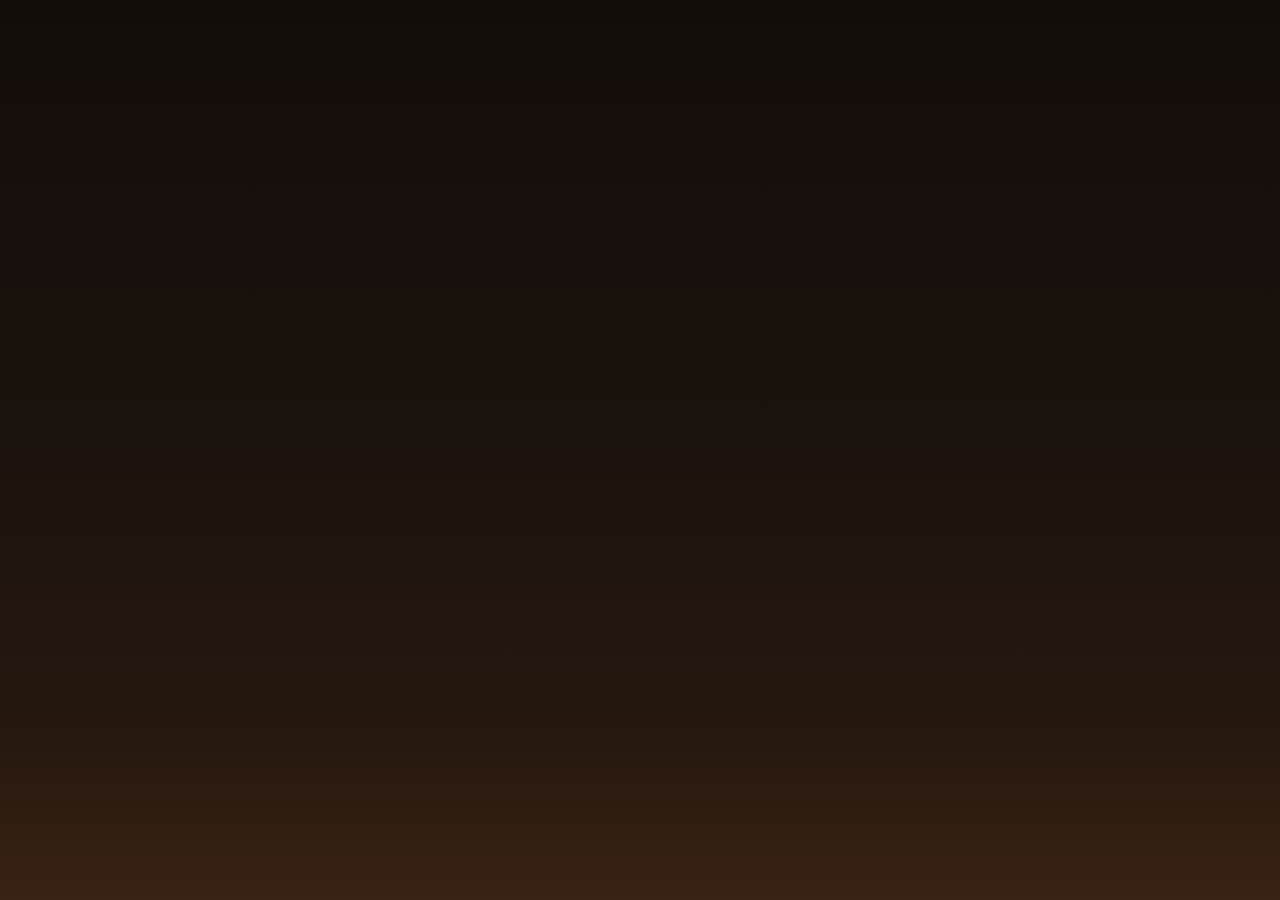
==== index.html @ 143b2204 "Phase 1 contract Co-Authored-By: Claude Fable 5.2 <noreply@anthropic.com>" ====
<!DOCTYPE html>
<!--
  OWNER: director. Builder agents do not edit this file.

  CONTRACT (full text in CONTRACT.md):
  - Works from file://. Classic scripts only, no ES modules, one global: window.Iskry.
  - Script order is fixed: data/words.js, js/memory.js, js/card.js, js/scene.js, inline boot.

  DOM HOOKS
  Scene agent owns everything inside #scene. It may add children to the three layers only:
    #scene-strings  guitar-string lines (aria-hidden)
    #scene-words    floating words, each <button type="button" class="spark" data-id="...">
    #scene-fire     firelight glow (aria-hidden)
  Card agent owns everything inside #card-root (empty here; card.js builds it):
    #card-root[hidden][data-state="closed|opening|open|closing"]
    .card-root__backdrop, .card, .card__close, .card__word, .card__respelling, .card__meaning,
    .card__example-pl, .card__example-en, .card__family, .card__family-item[data-id]
-->
<html lang="en">
<head>
  <meta charset="utf-8">
  <meta name="viewport" content="width=device-width, initial-scale=1">
  <title>Iskry</title>
  <meta name="description" content="Polish words rising like sparks from a fire. Catch one.">
  <meta name="theme-color" content="#1a120d">

  <!-- Fonts: Fraunces for Polish words, Lora italic for English. Both need latin-ext. -->
  <link rel="preconnect" href="https://fonts.googleapis.com">
  <link rel="preconnect" href="https://fonts.gstatic.com" crossorigin>
  <link href="https://fonts.googleapis.com/css2?family=Fraunces:ital,opsz,wght@0,9..144,300..600;1,9..144,300..600&family=Lora:ital,wght@0,400..600;1,400..600&display=swap&subset=latin-ext" rel="stylesheet">

  <link rel="stylesheet" href="css/tokens.css">
  <link rel="stylesheet" href="css/main.css">
</head>
<body>
  <h1 class="visually-hidden">Iskry: Polish words by the fire</h1>

  <main id="scene" class="scene" aria-label="Polish words rising from a fire. Choose a word to see what it means.">
    <div id="scene-strings" class="scene__strings" aria-hidden="true"></div>
    <div id="scene-words" class="scene__words"></div>
    <div id="scene-fire" class="scene__fire" aria-hidden="true"></div>
  </main>

  <div id="card-root" class="card-root" data-state="closed" hidden></div>

  <noscript><p class="noscript">Iskry needs JavaScript to let the words rise.</p></noscript>

  <script src="data/words.js"></script>
  <script src="js/memory.js"></script>
  <script src="js/card.js"></script>
  <script src="js/scene.js"></script>
  <script>
    (function () {
      "use strict";
      var Iskry = window.Iskry || {};
      var words = Iskry.WORDS || [];
      var wordsById = {};
      for (var i = 0; i < words.length; i++) wordsById[words[i].id] = words[i];
      Iskry.card.init(document.getElementById("card-root"), wordsById);
      Iskry.scene.init(document.getElementById("scene"), words);
    })();
  </script>
</body>
</html>
---- css/tokens.css ----
/*
  OWNER: director. Builder agents read these tokens and do not edit this file.

  CONTRACT
  - Every color, font, size, duration and easing in main.css comes from here.
  - JS reads motion and density tokens with
      getComputedStyle(document.documentElement).getPropertyValue("--name")
    at init, and again when (prefers-reduced-motion: reduce) changes.
  - Units: durations in ms, speeds in px per second, lengths in px or rem,
    factors and counts unitless. parseFloat() works on all of them.
*/

:root {
  /* --- Night: warm and dark, never pure black --- */
  --night-deep: #130d0a;      /* top of the sky */
  --night: #1a120d;           /* main background */
  --night-warm: #26180f;      /* lower sky, near the fire */
  --night-haze: #3a2214;      /* horizon haze just above the glow */

  /* --- Fire and glow --- */
  --fire-core: #ffb45a;       /* brightest part of the glow */
  --fire: #f0842c;            /* body of the glow */
  --fire-deep: #b8481a;       /* outer edge of the glow */
  --glow-soft: rgba(240, 132, 44, 0.22);   /* wide ambient halo */
  --glow-strong: rgba(255, 180, 90, 0.55); /* halo of a hovered or caught word */

  /* --- Words and text --- */
  --ember: #f2a54a;           /* a word at rest */
  --ember-bright: #ffd9a0;    /* a word hovered, focused or caught */
  --ember-dim: #a8642c;       /* a word fading near the top */
  --gold: #ffe08a;            /* golden words (Phase 2) */
  --cream: #f4e6d0;           /* main text on the card */
  --muted: #b39a82;           /* English text, secondary */
  --string: rgba(244, 230, 208, 0.10);        /* guitar-string line at rest */
  --string-bright: rgba(255, 217, 160, 0.38); /* string while shivering */
  --focus-ring: #ffd9a0;

  /* --- Card --- */
  --card-bg: #2a1b12;
  --card-bg-raised: #33221a;  /* family chips, hover fills */
  --card-border: rgba(242, 165, 74, 0.28);
  --card-shadow: 0 24px 60px rgba(8, 4, 2, 0.6), 0 0 80px rgba(240, 132, 44, 0.12);
  --backdrop: rgba(19, 13, 10, 0.45);
  --card-width: 22rem;
  --card-radius: 14px;
  --card-pad: 1.75rem;
  --card-gap: 28px;           /* distance between the caught word and the card */
  --card-margin: 16px;        /* minimum distance from the viewport edge */

  /* --- Fonts --- */
  --font-pl: "Fraunces", "Iowan Old Style", "Palatino Linotype", Georgia, serif;
  --font-en: "Lora", "Iowan Old Style", Georgia, serif; /* use with font-style: italic */

  /* --- Type sizes --- */
  --size-spark-min: 1.15rem;  /* smallest floating word */
  --size-spark-max: 2.1rem;   /* largest floating word */
  --size-card-word: 2.75rem;
  --size-card-respelling: 1.05rem;
  --size-card-meaning: 1.3rem;
  --size-card-example: 1.05rem;
  --size-small: 0.875rem;     /* labels, family chips, example translation */
  --weight-pl: 400;
  --weight-pl-strong: 500;
  --leading: 1.5;
  --tracking-label: 0.08em;

  /* --- Easings --- */
  --ease-in-out: cubic-bezier(0.45, 0, 0.25, 1);    /* default: gentle both ends */
  --ease-out-soft: cubic-bezier(0.22, 0.8, 0.3, 1); /* things arriving */
  --ease-in-soft: cubic-bezier(0.6, 0, 0.8, 0.3);   /* things leaving */
  --ease-drift: cubic-bezier(0.37, 0, 0.63, 1);     /* sine-like, for sway and flicker */
  --ease-pluck: cubic-bezier(0.2, 0.9, 0.3, 1);     /* fast attack, long decay */

  /* --- Durations (ms) --- */
  --dur-hover: 600ms;         /* slowing and brightening on hover or focus */
  --dur-pluck: 520ms;         /* vibration after a click; word:catch fires when it ends */
  --dur-shiver: 900ms;        /* a string settling after a word passes */
  --dur-card-open: 420ms;
  --dur-card-close: 320ms;
  --dur-card-swap: 220ms;     /* card content crossfade when switching to a related word */
  --dur-fade-in: 2400ms;      /* a new word appearing above the fire */
  --dur-flicker: 4200ms;      /* one firelight flicker cycle */

  /* --- Scene motion (read by scene.js) --- */
  --rise-speed-min: 12;       /* px per second */
  --rise-speed-max: 28;       /* px per second */
  --sway-amplitude: 18;       /* px, peak sideways drift */
  --sway-period-min: 6000ms;
  --sway-period-max: 11000ms;
  --hover-slow-factor: 0.2;   /* speed multiplier while hovered or focused */
  --pluck-amplitude: 5;       /* px, first swing of the vibration */
  --pluck-cycles: 7;          /* swings within --dur-pluck, decaying */
  --fade-start: 0.55;         /* fraction of the climb at which a word starts to fade */
  --shiver-amplitude: 3;      /* px, string displacement when a word crosses it */
  --flicker-strength: 0.12;   /* 0..1, how much the glow opacity varies */

  /* --- Density --- */
  --words-min: 15;            /* spawn sooner when fewer than this are on screen */
  --words-max: 25;            /* never more than this on screen */
  --strings-count: 6;         /* guitar-string lines across the sky */

  /* --- Layers --- */
  --z-fire: 1;
  --z-strings: 2;
  --z-words: 3;
  --z-card: 10;
}

@media (prefers-reduced-motion: reduce) {
  :root {
    --dur-hover: 1ms;
    --dur-pluck: 0ms;
    --dur-shiver: 0ms;
    --dur-card-open: 120ms;   /* opacity only, no movement */
    --dur-card-close: 120ms;
    --dur-card-swap: 1ms;
    --dur-fade-in: 1200ms;
    --rise-speed-min: 6;
    --rise-speed-max: 10;
    --sway-amplitude: 0;
    --pluck-amplitude: 0;
    --pluck-cycles: 0;
    --shiver-amplitude: 0;
    --flicker-strength: 0;
    --words-min: 10;
    --words-max: 14;
  }
}
---- css/main.css ----
/*
  OWNERS: three sections, one owner each. Edit only your own section.
    BASE   director
    SCENE  scene agent
    CARD   card agent

  CONTRACT
  - Use tokens from css/tokens.css. No raw colors, font names, durations or easings here.
  - A section may define its own local custom properties on its own root
    (.scene or .card-root), never on :root.
  - Do not style another section's selectors. Scene selectors start with .scene or .spark;
    card selectors start with .card-root or .card.
  - Animate transform and opacity only.
*/

/* === BASE (director) === */

*,
*::before,
*::after {
  box-sizing: border-box;
}

html,
body {
  height: 100%;
  margin: 0;
}

body {
  overflow: hidden;
  background-color: var(--night);
  background-image: linear-gradient(
    to bottom,
    var(--night-deep) 0%,
    var(--night) 45%,
    var(--night-warm) 82%,
    var(--night-haze) 100%
  );
  color: var(--cream);
  font-family: var(--font-en);
  font-size: 100%;
  line-height: var(--leading);
  -webkit-font-smoothing: antialiased;
  -moz-osx-font-smoothing: grayscale;
  text-rendering: optimizeLegibility;
}

button {
  font: inherit;
  color: inherit;
  background: none;
  border: 0;
  padding: 0;
  cursor: pointer;
}

:focus-visible {
  outline: 2px solid var(--focus-ring);
  outline-offset: 4px;
  border-radius: 4px;
}

[hidden] {
  display: none !important;
}

.visually-hidden {
  position: absolute;
  width: 1px;
  height: 1px;
  margin: -1px;
  padding: 0;
  overflow: hidden;
  clip-path: inset(50%);
  white-space: nowrap;
  border: 0;
}

.noscript {
  position: fixed;
  inset: auto 0 2rem 0;
  margin: 0;
  text-align: center;
  font-style: italic;
  color: var(--muted);
}

/* Layout shells only. What happens inside belongs to the scene and card agents. */
.scene {
  position: fixed;
  inset: 0;
  overflow: hidden;
}

.scene__strings,
.scene__words,
.scene__fire {
  position: absolute;
  inset: 0;
}

.scene__fire {
  z-index: var(--z-fire);
  pointer-events: none;
}

.scene__strings {
  z-index: var(--z-strings);
  pointer-events: none;
}

.scene__words {
  z-index: var(--z-words);
}

.card-root {
  position: fixed;
  inset: 0;
  z-index: var(--z-card);
}

/* === SCENE (scene agent) === */


/* === CARD (card agent) === */
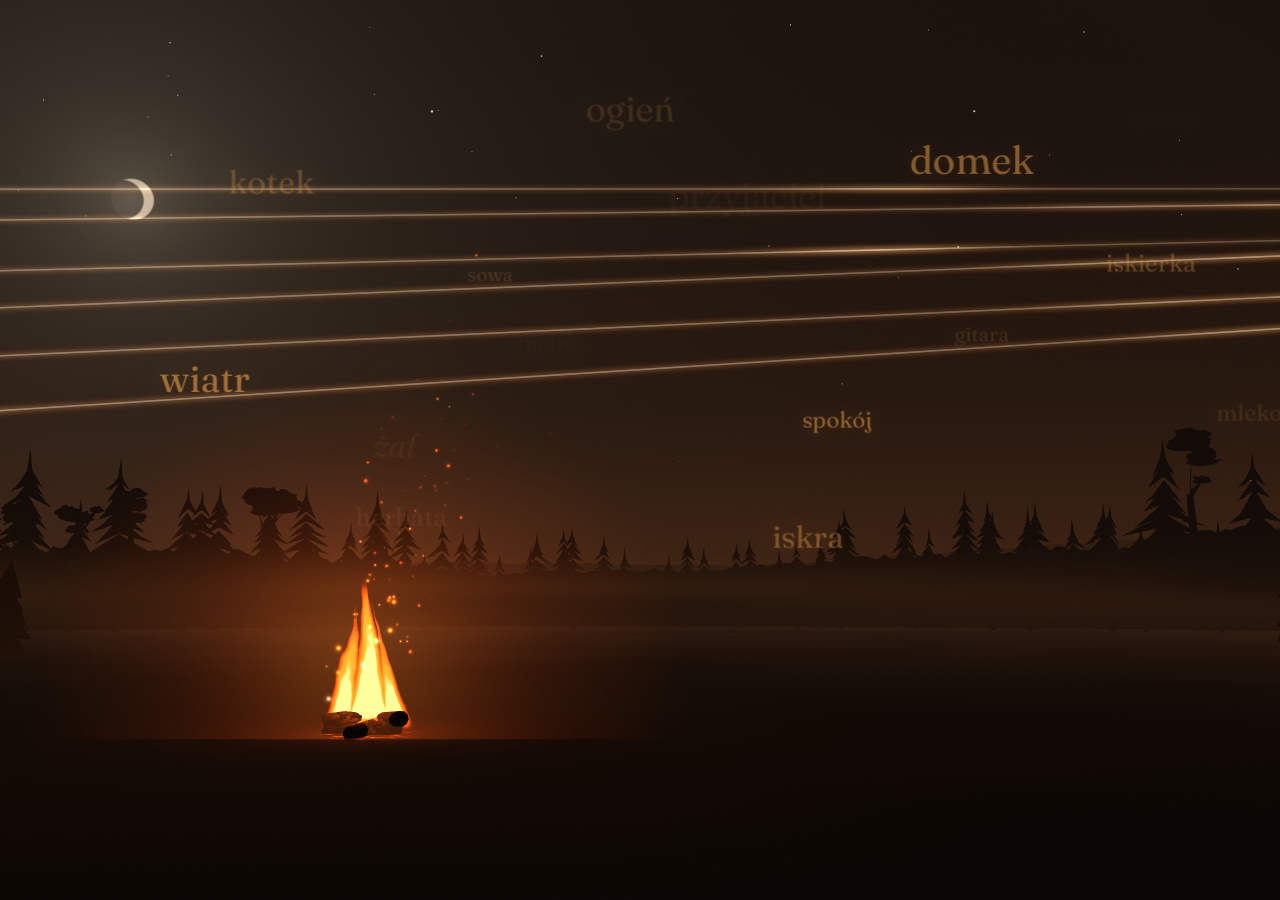
==== commit df0c76fa: "Phase 1b checkpoint: three.js scene core, fire module, strings and sky in progress Handover point af" ====
--- a/index.html
+++ b/index.html
@@ -3,14 +3,16 @@
   OWNER: director. Builder agents do not edit this file.
 
   CONTRACT (full text in CONTRACT.md):
-  - Works from file://. Classic scripts only, no ES modules, one global: window.Iskry.
-  - Script order is fixed: data/words.js, js/memory.js, js/card.js, js/scene.js, inline boot.
+  - Served over http (python3 -m http.server 8765), not file://: the scene is an ES module.
+  - three.js r186 (0.186.1) is vendored in vendor/three/ and resolved by the import map below.
+    Nothing is fetched from a CDN except the two web fonts.
+  - data/words.js, js/memory.js and js/card.js are classic scripts on window.Iskry.
+    js/scene.js is an ES module; the inline module at the bottom boots both.
 
   DOM HOOKS
-  Scene agent owns everything inside #scene. It may add children to the three layers only:
-    #scene-strings  guitar-string lines (aria-hidden)
-    #scene-words    floating words, each <button type="button" class="spark" data-id="...">
-    #scene-fire     firelight glow (aria-hidden)
+  Scene owns everything inside #scene. It adds children to the two layers only:
+    #scene-world    the WebGL canvas: night, fire, strings (aria-hidden)
+    #scene-words    the CSS3D layer; each word is <button type="button" class="spark" data-id="...">
   Card agent owns everything inside #card-root (empty here; card.js builds it):
     #card-root[hidden][data-state="closed|opening|open|closing"]
     .card-root__backdrop, .card, .card__close, .card__word, .card__respelling, .card__meaning,
@@ -21,13 +23,24 @@
   <meta charset="utf-8">
   <meta name="viewport" content="width=device-width, initial-scale=1">
   <title>Iskry</title>
-  <meta name="description" content="Polish words rising like sparks from a fire. Catch one.">
+  <meta name="description" content="Polish words drifting on the night wind past a fire. Catch one.">
   <meta name="theme-color" content="#1a120d">
+  <link rel="icon" href="data:,">
 
   <!-- Fonts: Fraunces for Polish words, Lora italic for English. Both need latin-ext. -->
   <link rel="preconnect" href="https://fonts.googleapis.com">
   <link rel="preconnect" href="https://fonts.gstatic.com" crossorigin>
   <link href="https://fonts.googleapis.com/css2?family=Fraunces:ital,opsz,wght@0,9..144,300..600;1,9..144,300..600&family=Lora:ital,wght@0,400..600;1,400..600&display=swap&subset=latin-ext" rel="stylesheet">
+
+  <!-- three.js 0.186.1, vendored. Bare "three" imports resolve here (must precede any module). -->
+  <script type="importmap">
+    {
+      "imports": {
+        "three": "./vendor/three/three.module.js",
+        "three/addons/": "./vendor/three/addons/"
+      }
+    }
+  </script>
 
   <link rel="stylesheet" href="css/tokens.css">
   <link rel="stylesheet" href="css/main.css">
@@ -35,30 +48,26 @@
 <body>
   <h1 class="visually-hidden">Iskry: Polish words by the fire</h1>
 
-  <main id="scene" class="scene" aria-label="Polish words rising from a fire. Choose a word to see what it means.">
-    <div id="scene-strings" class="scene__strings" aria-hidden="true"></div>
+  <main id="scene" class="scene" aria-label="Polish words drifting on the night wind past a fire. Choose a word to see what it means.">
+    <div id="scene-world" class="scene__world" aria-hidden="true"></div>
     <div id="scene-words" class="scene__words"></div>
-    <div id="scene-fire" class="scene__fire" aria-hidden="true"></div>
   </main>
 
   <div id="card-root" class="card-root" data-state="closed" hidden></div>
 
-  <noscript><p class="noscript">Iskry needs JavaScript to let the words rise.</p></noscript>
+  <noscript><p class="noscript">Iskry needs JavaScript to let the words drift.</p></noscript>
 
   <script src="data/words.js"></script>
   <script src="js/memory.js"></script>
   <script src="js/card.js"></script>
-  <script src="js/scene.js"></script>
-  <script>
-    (function () {
-      "use strict";
-      var Iskry = window.Iskry || {};
-      var words = Iskry.WORDS || [];
-      var wordsById = {};
-      for (var i = 0; i < words.length; i++) wordsById[words[i].id] = words[i];
-      Iskry.card.init(document.getElementById("card-root"), wordsById);
-      Iskry.scene.init(document.getElementById("scene"), words);
-    })();
+  <script type="module">
+    import { init as initScene } from "./js/scene.js";
+    const Iskry = window.Iskry || {};
+    const words = Iskry.WORDS || [];
+    const wordsById = {};
+    for (const w of words) wordsById[w.id] = w;
+    Iskry.card.init(document.getElementById("card-root"), wordsById);
+    initScene(document.getElementById("scene"), words);
   </script>
 </body>
 </html>
--- a/css/tokens.css
+++ b/css/tokens.css
@@ -6,8 +6,9 @@
   - JS reads motion and density tokens with
       getComputedStyle(document.documentElement).getPropertyValue("--name")
     at init, and again when (prefers-reduced-motion: reduce) changes.
-  - Units: durations in ms, speeds in px per second, lengths in px or rem,
-    factors and counts unitless. parseFloat() works on all of them.
+  - Units: durations in ms, speeds in px per second, lengths in px or rem, world
+    distances in metres, factors and counts unitless. parseFloat() works on all of them.
+  - Colors that WebGL modules read (ctx.readToken) are 6-digit hex.
 */
 
 :root {
@@ -16,6 +17,7 @@
   --night: #1a120d;           /* main background */
   --night-warm: #26180f;      /* lower sky, near the fire */
   --night-haze: #3a2214;      /* horizon haze just above the glow */
+  --fog: #2b1a10;             /* warm fog that far things sink into (sky.js may override) */
 
   /* --- Fire and glow --- */
   --fire-core: #ffb45a;       /* brightest part of the glow */
@@ -27,7 +29,7 @@
   /* --- Words and text --- */
   --ember: #f2a54a;           /* a word at rest */
   --ember-bright: #ffd9a0;    /* a word hovered, focused or caught */
-  --ember-dim: #a8642c;       /* a word fading near the top */
+  --ember-dim: #a8642c;       /* embers and dim accents */
   --gold: #ffe08a;            /* golden words (Phase 2) */
   --cream: #f4e6d0;           /* main text on the card */
   --muted: #b39a82;           /* English text, secondary */
@@ -52,8 +54,8 @@
   --font-en: "Lora", "Iowan Old Style", Georgia, serif; /* use with font-style: italic */
 
   /* --- Type sizes --- */
-  --size-spark-min: 1.15rem;  /* smallest floating word */
-  --size-spark-max: 2.1rem;   /* largest floating word */
+  --size-spark-min: 1.2rem;   /* floor: the farthest words are never smaller than this */
+  --size-spark-max: 2.75rem;  /* a word at --depth-near; farther words shrink with distance */
   --size-card-word: 2.75rem;
   --size-card-respelling: 1.05rem;
   --size-card-meaning: 1.3rem;
@@ -74,35 +76,47 @@
   /* --- Durations (ms) --- */
   --dur-hover: 600ms;         /* slowing and brightening on hover or focus */
   --dur-pluck: 520ms;         /* vibration after a click; word:catch fires when it ends */
-  --dur-shiver: 900ms;        /* a string settling after a word passes */
+  --dur-shiver: 900ms;        /* a string settling after a word crosses it */
   --dur-card-open: 420ms;
   --dur-card-close: 320ms;
   --dur-card-swap: 220ms;     /* card content crossfade when switching to a related word */
-  --dur-fade-in: 2400ms;      /* a new word appearing above the fire */
+  --dur-fade-in: 2400ms;      /* the first words appearing when the page opens */
   --dur-flicker: 4200ms;      /* one firelight flicker cycle */
 
-  /* --- Scene motion (read by scene.js) --- */
-  --rise-speed-min: 12;       /* px per second */
-  --rise-speed-max: 28;       /* px per second */
-  --sway-amplitude: 18;       /* px, peak sideways drift */
-  --sway-period-min: 6000ms;
-  --sway-period-max: 11000ms;
+  /* --- Wind and drift (read by scene.js) --- */
+  --wind-speed: 44;           /* px per second for the nearest words at mean wind; far words
+                                 move slower by perspective (same wind, farther away) */
+  --wind-gust: 0.28;          /* 0..1, how much the wind strength wanders around its mean */
+  --wind-direction: 1;        /* 1 blows left to right, -1 right to left */
+  --bob-amplitude: 11;        /* px, peak vertical float of the nearest words */
+  --bob-period-min: 7000ms;
+  --bob-period-max: 13000ms;
+  --fade-edge: 0.15;          /* fraction of the width over which a word fades in or out */
   --hover-slow-factor: 0.2;   /* speed multiplier while hovered or focused */
-  --pluck-amplitude: 5;       /* px, first swing of the vibration */
+  --pluck-amplitude: 5;       /* px, first swing of the (vertical) vibration */
   --pluck-cycles: 7;          /* swings within --dur-pluck, decaying */
-  --fade-start: 0.55;         /* fraction of the climb at which a word starts to fade */
   --shiver-amplitude: 3;      /* px, string displacement when a word crosses it */
-  --flicker-strength: 0.12;   /* 0..1, how much the glow opacity varies */
+  --flicker-strength: 0.12;   /* 0..1, how much the firelight varies */
+
+  /* --- Depth (metres from the camera, read by scene.js) --- */
+  --depth-near: 10;           /* the nearest words: largest, brightest, fastest */
+  --depth-far: 26;            /* the farthest words: smallest, dimmest, slowest */
+  --fog-word-tint: 0.3;       /* 0..1, how far the farthest words sink into the fog color */
+  --fog-word-alpha: 0.9;      /* opacity of the farthest words (nearest are 1) */
+
+  /* --- Camera --- */
+  --camera-fov: 40;           /* degrees, vertical */
+  --camera-parallax: 0.3;     /* metres the camera slides when the pointer crosses the screen */
+  --camera-breath: 0.09;      /* metres, slow breathing drift */
 
   /* --- Density --- */
   --words-min: 15;            /* spawn sooner when fewer than this are on screen */
   --words-max: 25;            /* never more than this on screen */
-  --strings-count: 6;         /* guitar-string lines across the sky */
+  --strings-count: 6;         /* guitar strings across the night */
 
   /* --- Layers --- */
-  --z-fire: 1;
-  --z-strings: 2;
-  --z-words: 3;
+  --z-world: 1;
+  --z-words: 2;
   --z-card: 10;
 }
 
@@ -115,9 +129,11 @@
     --dur-card-close: 120ms;
     --dur-card-swap: 1ms;
     --dur-fade-in: 1200ms;
-    --rise-speed-min: 6;
-    --rise-speed-max: 10;
-    --sway-amplitude: 0;
+    --wind-speed: 12;
+    --wind-gust: 0;
+    --bob-amplitude: 0;
+    --camera-parallax: 0;
+    --camera-breath: 0;
     --pluck-amplitude: 0;
     --pluck-cycles: 0;
     --shiver-amplitude: 0;
--- a/css/main.css
+++ b/css/main.css
@@ -1,7 +1,7 @@
 /*
   OWNERS: three sections, one owner each. Edit only your own section.
     BASE   director
-    SCENE  scene agent
+    SCENE  director
     CARD   card agent
 
   CONTRACT
@@ -93,20 +93,14 @@
   overflow: hidden;
 }
 
-.scene__strings,
-.scene__words,
-.scene__fire {
+.scene__world,
+.scene__words {
   position: absolute;
   inset: 0;
 }
 
-.scene__fire {
-  z-index: var(--z-fire);
-  pointer-events: none;
-}
-
-.scene__strings {
-  z-index: var(--z-strings);
+.scene__world {
+  z-index: var(--z-world);
   pointer-events: none;
 }
 
@@ -120,8 +114,488 @@
   z-index: var(--z-card);
 }
 
-/* === SCENE (scene agent) === */
-
+/* === SCENE (director) === */
+
+/*
+  The night itself (fire, strings, sky) is WebGL, drawn by js/scene.js and js/scene/*.js
+  into the canvas in #scene-world. Only the words are DOM, placed in 3D by CSS3DRenderer.
+  Per word, JS sets: font-size (px, by depth), opacity, and --spark-fog (0 near .. 1 far).
+  JS sets --scene-fog on .scene when sky.js suggests a fog color.
+*/
+.scene {
+  --scene-fog: var(--fog);
+}
+
+.scene__world canvas {
+  display: block;
+  width: 100%;
+  height: 100%;
+}
+
+/* --- Sparks: the words --- */
+.spark {
+  --spark-fog: 0;
+  display: block;
+  padding: 0.35em 0.6em;
+  border-radius: 999px;
+  font-family: var(--font-pl);
+  font-weight: var(--weight-pl);
+  line-height: 1;
+  white-space: nowrap;
+  /* Far words sink into the fog: same hue, less light. */
+  color: color-mix(in oklab, var(--ember), var(--scene-fog) calc(var(--spark-fog) * var(--fog-word-tint) * 100%));
+  text-shadow: 0 0 0.6em var(--glow-soft);
+  opacity: 0;
+  isolation: isolate;
+  will-change: transform, opacity;
+  -webkit-tap-highlight-color: transparent;
+}
+
+/* Bright twin of the word: hover, focus and catch fade it in (opacity only). */
+.spark::after {
+  content: attr(data-pl);
+  position: absolute;
+  inset: 0;
+  padding: inherit;
+  color: var(--ember-bright);
+  text-shadow: 0 0 0.45em var(--glow-strong), 0 0 1.4em var(--glow-soft);
+  opacity: 0;
+  pointer-events: none;
+  transition: opacity var(--dur-hover) var(--ease-in-out);
+}
+
+.spark:hover::after,
+.spark:focus-visible::after,
+.spark.is-plucked::after,
+.spark.is-caught::after {
+  opacity: 1;
+}
+
+.spark.is-plucked::after {
+  transition-duration: calc(var(--dur-pluck) * 0.4);
+  transition-timing-function: var(--ease-pluck);
+}
+
+.spark:focus {
+  outline: none;
+}
+
+.spark:focus-visible {
+  outline: 1.5px solid var(--focus-ring);
+  outline-offset: 3px;
+  border-radius: 999px;
+}
+
+/* Rare words: italic, with a slow warm halo that breathes behind them. */
+.spark.is-rare {
+  font-style: italic;
+}
+
+.spark.is-rare::before {
+  content: "";
+  position: absolute;
+  inset: -45% -20%;
+  z-index: -1;
+  border-radius: 50%;
+  background: radial-gradient(closest-side, var(--glow-strong), transparent);
+  opacity: 0.18;
+  pointer-events: none;
+  animation: spark-breathe calc(var(--dur-flicker) * 1.6) var(--ease-drift) infinite alternate;
+}
+
+@keyframes spark-breathe {
+  from { opacity: 0.12; }
+  to   { opacity: 0.38; }
+}
+
+.spark.is-golden {
+  color: var(--gold);
+}
+
+@media (prefers-reduced-motion: reduce) {
+  .spark.is-rare::before {
+    animation: none;
+  }
+}
 
 /* === CARD (card agent) === */
 
+/*
+  The card is a warm, translucent surface that grows out of the held word.
+  JS sets, per open: left/top and --card-origin on .card; --spark-x/y/rx/ry and
+  data-anchored on .card-root. Only transform and opacity ever animate.
+*/
+
+/* --- Backdrop: dims the sky but leaves a soft clearing around the held word --- */
+.card-root__backdrop {
+  position: absolute;
+  inset: 0;
+  background: var(--backdrop);
+}
+
+.card-root[data-anchored="true"] .card-root__backdrop {
+  background: radial-gradient(
+    ellipse var(--spark-rx) var(--spark-ry) at var(--spark-x) var(--spark-y),
+    transparent 0%,
+    transparent 50%,
+    var(--backdrop) 100%
+  );
+}
+
+/* --- Card surface --- */
+.card {
+  position: absolute;
+  top: 0;
+  left: 0;
+  width: min(var(--card-width), calc(100vw - 2 * var(--card-margin)));
+  max-height: calc(100vh - 2 * var(--card-margin));
+  overflow-x: hidden;
+  overflow-y: auto;
+  overscroll-behavior: contain;
+  scrollbar-width: thin;
+  scrollbar-color: var(--card-border) transparent;
+  padding: var(--card-pad);
+  color: var(--cream);
+  background-color: var(--card-bg);
+  background-color: color-mix(in srgb, var(--card-bg) 90%, transparent);
+  background-image: radial-gradient(
+    circle 22rem at var(--card-origin, 50% 0%),
+    var(--glow-soft),
+    transparent 70%
+  );
+  -webkit-backdrop-filter: blur(14px) saturate(1.15);
+  backdrop-filter: blur(14px) saturate(1.15);
+  border: 1px solid var(--card-border);
+  border-radius: var(--card-radius);
+  box-shadow: var(--card-shadow);
+  transform-origin: var(--card-origin, 50% 50%);
+}
+
+.card:focus,
+.card__word:focus {
+  outline: none;
+}
+
+.card :focus-visible {
+  outline-offset: 3px;
+}
+
+/* --- Open / close --- */
+.card-root[data-state="opening"] .card-root__backdrop {
+  animation: card-fade-in var(--dur-card-open) var(--ease-out-soft) both;
+}
+
+.card-root[data-state="closing"] .card-root__backdrop {
+  animation: card-fade-out var(--dur-card-close) var(--ease-in-soft) both;
+}
+
+.card-root[data-state="opening"] .card {
+  animation: card-rise-in var(--dur-card-open) var(--ease-out-soft) both;
+}
+
+.card-root[data-state="closing"] .card {
+  animation: card-rise-out var(--dur-card-close) var(--ease-in-soft) both;
+}
+
+@keyframes card-fade-in {
+  from { opacity: 0; }
+  to { opacity: 1; }
+}
+
+@keyframes card-fade-out {
+  from { opacity: 1; }
+  to { opacity: 0; }
+}
+
+@keyframes card-rise-in {
+  from { opacity: 0; transform: translateY(10px) scale(0.93); }
+  to { opacity: 1; transform: none; }
+}
+
+@keyframes card-rise-out {
+  from { opacity: 1; transform: none; }
+  to { opacity: 0; transform: translateY(6px) scale(0.96); }
+}
+
+/* --- Swapping to a related word: content crossfades, the card stays put --- */
+.card__content {
+  position: relative;
+  opacity: 1;
+  transition: opacity calc(var(--dur-card-swap) / 2) var(--ease-in-out);
+}
+
+.card__content.is-swapping {
+  opacity: 0;
+}
+
+/* --- Close button --- */
+.card__close {
+  position: absolute;
+  top: 0.7rem;
+  right: 0.7rem;
+  z-index: 1;
+  width: 2.5rem;
+  height: 2.5rem;
+  border-radius: 50%;
+  color: var(--muted);
+  opacity: 0.65;
+  transition: opacity var(--dur-hover) var(--ease-in-out);
+}
+
+.card__close::before,
+.card__close::after {
+  content: "";
+  position: absolute;
+  top: 50%;
+  left: 50%;
+  width: 1rem;
+  height: 1.5px;
+  border-radius: 1px;
+  background: currentColor;
+}
+
+.card__close::before {
+  transform: translate(-50%, -50%) rotate(45deg);
+}
+
+.card__close::after {
+  transform: translate(-50%, -50%) rotate(-45deg);
+}
+
+.card__close:hover,
+.card__close:focus-visible {
+  color: var(--ember-bright);
+  opacity: 1;
+}
+
+/* --- Rare tag --- */
+.card__rare {
+  display: flex;
+  align-items: center;
+  gap: 0.55em;
+  margin: 0 2.5rem 0.6rem 0;
+  font-family: var(--font-en);
+  font-size: calc(var(--size-small) * 0.85);
+  letter-spacing: var(--tracking-label);
+  text-transform: uppercase;
+  color: var(--fire-core);
+}
+
+.card__rare::before {
+  content: "";
+  flex: none;
+  width: 0.45em;
+  height: 0.45em;
+  background: currentColor;
+  box-shadow: 0 0 10px var(--glow-strong);
+  transform: rotate(45deg);
+}
+
+/* A hairline of light along the top edge of a rare card, breathing very slowly. */
+.card.is-rare {
+  border-color: var(--glow-strong);
+}
+
+.card.is-rare::after {
+  content: "";
+  position: absolute;
+  top: 0;
+  left: 12%;
+  right: 12%;
+  height: 1px;
+  background: linear-gradient(90deg, transparent, var(--fire-core), transparent);
+  opacity: 0.6;
+  pointer-events: none;
+  animation: card-rare-breathe calc(var(--dur-flicker) * 1.6) var(--ease-drift) infinite alternate;
+}
+
+@keyframes card-rare-breathe {
+  from { opacity: 0.25; }
+  to { opacity: 0.9; }
+}
+
+/* --- Word, respelling, meaning --- */
+.card__word {
+  margin: 0;
+  padding-right: 2.5rem;
+  font-family: var(--font-pl);
+  font-size: var(--size-card-word);
+  font-weight: var(--weight-pl-strong);
+  font-optical-sizing: auto;
+  line-height: 1.1;
+  letter-spacing: -0.01em;
+  color: var(--ember-bright);
+  text-shadow: 0 0 28px var(--glow-soft);
+  overflow-wrap: anywhere;
+  text-wrap: balance;
+}
+
+.card.is-rare .card__word {
+  text-shadow: 0 0 26px var(--glow-strong);
+}
+
+.card__respelling {
+  display: inline-flex;
+  align-items: baseline;
+  gap: 0.7em;
+  margin: 0.85rem 0 0;
+  padding: 0.18em 0.9em 0.22em;
+  font-family: var(--font-en);
+  font-style: normal;
+  font-size: var(--size-card-respelling);
+  letter-spacing: 0.07em;
+  color: var(--ember);
+  background-color: color-mix(in srgb, var(--fire) 8%, transparent);
+  border: 1px solid var(--card-border);
+  border-radius: 1.2em;
+}
+
+.card__respelling::before {
+  content: "say";
+  font-size: calc(var(--size-small) * 0.78);
+  letter-spacing: var(--tracking-label);
+  text-transform: uppercase;
+  color: var(--muted);
+}
+
+.card__meaning {
+  margin: 1rem 0 0;
+  font-family: var(--font-en);
+  font-style: italic;
+  font-size: var(--size-card-meaning);
+  line-height: 1.35;
+  color: var(--cream);
+  text-wrap: pretty;
+}
+
+/* --- Example --- */
+.card__example {
+  margin-top: 1.6rem;
+  padding-left: 1rem;
+  border-left: 2px solid var(--card-border);
+}
+
+.card__example-pl {
+  margin: 0;
+  font-family: var(--font-pl);
+  font-weight: var(--weight-pl);
+  font-size: var(--size-card-example);
+  line-height: var(--leading);
+  color: var(--cream);
+  overflow-wrap: break-word;
+  hyphens: auto;
+  text-wrap: pretty;
+}
+
+.card__example-en {
+  margin: 0.35rem 0 0;
+  font-family: var(--font-en);
+  font-style: italic;
+  font-size: var(--size-small);
+  line-height: var(--leading);
+  color: var(--muted);
+  overflow-wrap: break-word;
+  text-wrap: pretty;
+}
+
+/* --- Related words --- */
+.card__family {
+  margin-top: 1.6rem;
+  padding-top: 1.1rem;
+  border-top: 1px solid var(--card-border);
+}
+
+.card__family-label {
+  margin: 0 0 0.7rem;
+  font-family: var(--font-en);
+  font-size: calc(var(--size-small) * 0.85);
+  letter-spacing: var(--tracking-label);
+  text-transform: uppercase;
+  color: var(--muted);
+}
+
+.card__family-list {
+  display: flex;
+  flex-wrap: wrap;
+  gap: 0.5rem;
+  margin: 0;
+  padding: 0;
+  list-style: none;
+}
+
+.card__family-item {
+  position: relative;
+  isolation: isolate;
+  display: inline-flex;
+  flex-direction: column;
+  align-items: flex-start;
+  gap: 0.1rem;
+  max-width: 100%;
+  padding: 0.5rem 0.9rem 0.55rem;
+  text-align: left;
+  background-color: var(--card-bg-raised);
+  border: 1px solid var(--card-border);
+  border-radius: calc(var(--card-radius) * 0.75);
+}
+
+/* Hover fill is an overlay whose opacity animates (no color transitions). */
+.card__family-item::before {
+  content: "";
+  position: absolute;
+  inset: 0;
+  z-index: -1;
+  border-radius: inherit;
+  background: var(--ember);
+  opacity: 0;
+  transition: opacity var(--dur-hover) var(--ease-in-out);
+}
+
+.card__family-item:hover::before,
+.card__family-item:focus-visible::before {
+  opacity: 0.16;
+}
+
+.card__family-pl {
+  font-family: var(--font-pl);
+  font-weight: var(--weight-pl);
+  font-size: var(--size-card-example);
+  line-height: 1.25;
+  color: var(--ember-bright);
+  overflow-wrap: anywhere;
+}
+
+.card__family-en {
+  font-family: var(--font-en);
+  font-style: italic;
+  font-size: var(--size-small);
+  line-height: 1.25;
+  color: var(--muted);
+  overflow-wrap: anywhere;
+}
+
+/* --- Small screens --- */
+@media (max-width: 30rem) {
+  .card {
+    padding: calc(var(--card-pad) * 0.8);
+  }
+
+  .card__word {
+    font-size: calc(var(--size-card-word) * 0.85);
+  }
+}
+
+/* --- Reduced motion: no movement, only a fade (durations come from tokens) --- */
+@media (prefers-reduced-motion: reduce) {
+  .card-root[data-state="opening"] .card {
+    animation-name: card-fade-in;
+  }
+
+  .card-root[data-state="closing"] .card {
+    animation-name: card-fade-out;
+  }
+
+  .card.is-rare::after {
+    animation: none;
+  }
+}
+
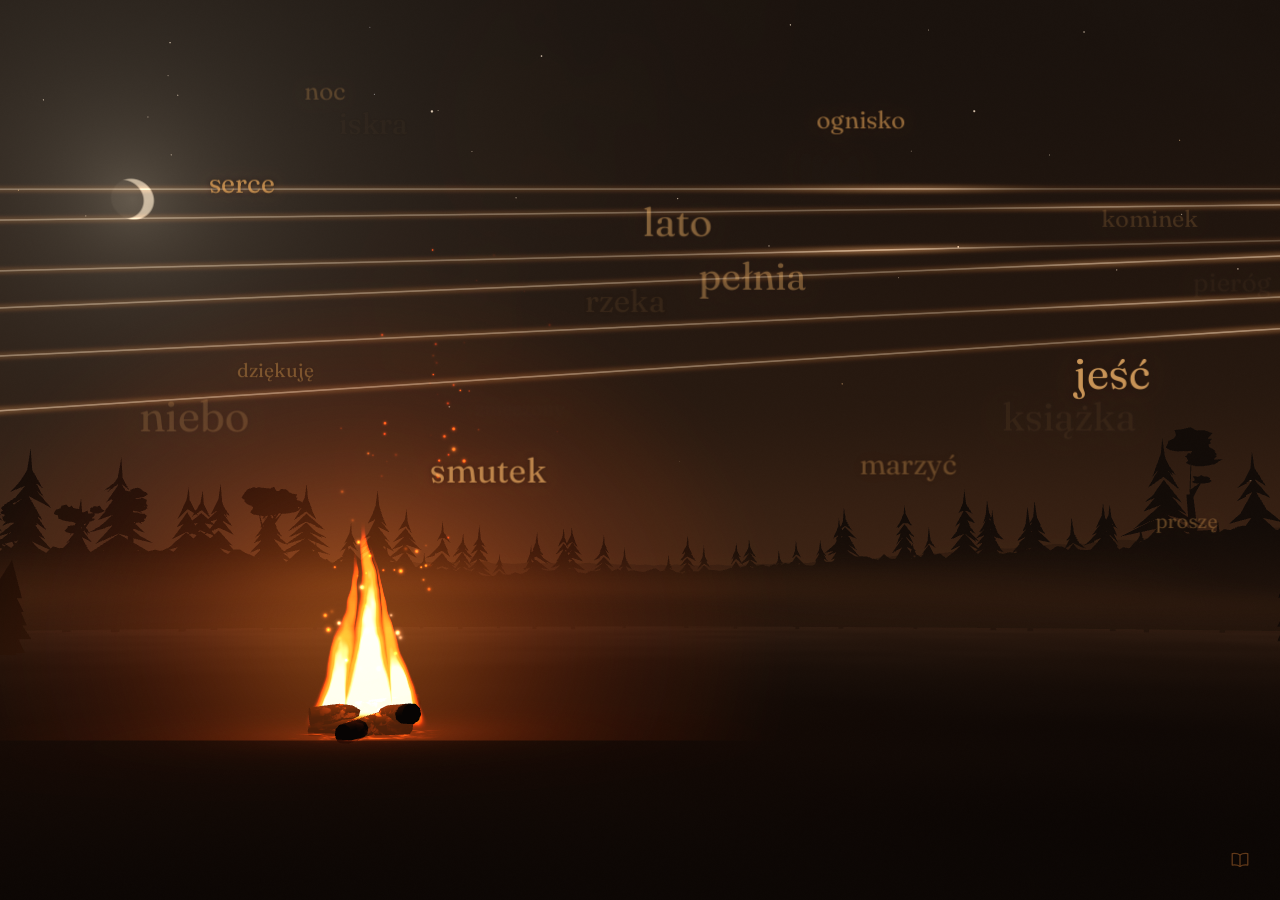
==== commit 7bcffe92: "Scene polish, gusts and rare finds, one-click word switch, journal wired in - Words are more legible" ====
--- a/index.html
+++ b/index.html
@@ -13,6 +13,7 @@
   Scene owns everything inside #scene. It adds children to the two layers only:
     #scene-world    the WebGL canvas: night, fire, strings (aria-hidden)
     #scene-words    the CSS3D layer; each word is <button type="button" class="spark" data-id="...">
+  Journal (memory agent) owns everything inside #journal-root (journal.js builds it).
   Card agent owns everything inside #card-root (empty here; card.js builds it):
     #card-root[hidden][data-state="closed|opening|open|closing"]
     .card-root__backdrop, .card, .card__close, .card__word, .card__respelling, .card__meaning,
@@ -44,6 +45,7 @@
 
   <link rel="stylesheet" href="css/tokens.css">
   <link rel="stylesheet" href="css/main.css">
+  <link rel="stylesheet" href="css/journal.css">
 </head>
 <body>
   <h1 class="visually-hidden">Iskry: Polish words by the fire</h1>
@@ -54,12 +56,14 @@
   </main>
 
   <div id="card-root" class="card-root" data-state="closed" hidden></div>
+  <div id="journal-root"></div>
 
   <noscript><p class="noscript">Iskry needs JavaScript to let the words drift.</p></noscript>
 
   <script src="data/words.js"></script>
   <script src="js/memory.js"></script>
   <script src="js/card.js"></script>
+  <script src="js/journal.js"></script>
   <script type="module">
     import { init as initScene } from "./js/scene.js";
     const Iskry = window.Iskry || {};
@@ -67,6 +71,7 @@
     const wordsById = {};
     for (const w of words) wordsById[w.id] = w;
     Iskry.card.init(document.getElementById("card-root"), wordsById);
+    if (Iskry.journal) Iskry.journal.init(document.getElementById("journal-root"), wordsById);
     initScene(document.getElementById("scene"), words);
   </script>
 </body>
--- a/css/main.css
+++ b/css/main.css
@@ -121,9 +121,14 @@
   into the canvas in #scene-world. Only the words are DOM, placed in 3D by CSS3DRenderer.
   Per word, JS sets: font-size (px, by depth), opacity, and --spark-fog (0 near .. 1 far).
   JS sets --scene-fog on .scene when sky.js suggests a fog color.
+  Local knobs: --spark-lift, how much of --ember-bright the nearest words carry at rest
+  (fading to none at --depth-far); --spark-shade, the soft dark underlay that keeps a word
+  legible where a string, the moon or the fire passes behind it.
 */
 .scene {
   --scene-fog: var(--fog);
+  --spark-lift: 34%;
+  --spark-shade: color-mix(in srgb, var(--night-deep) 72%, transparent);
 }
 
 .scene__world canvas {
@@ -135,16 +140,22 @@
 /* --- Sparks: the words --- */
 .spark {
   --spark-fog: 0;
+  --spark-base: var(--ember);
   display: block;
   padding: 0.35em 0.6em;
   border-radius: 999px;
   font-family: var(--font-pl);
   font-weight: var(--weight-pl);
+  font-optical-sizing: auto;
   line-height: 1;
   white-space: nowrap;
-  /* Far words sink into the fog: same hue, less light. */
-  color: color-mix(in oklab, var(--ember), var(--scene-fog) calc(var(--spark-fog) * var(--fog-word-tint) * 100%));
-  text-shadow: 0 0 0.6em var(--glow-soft);
+  /* Near words carry a little of the bright ember; far words sink into the fog. */
+  color: color-mix(
+    in oklab,
+    color-mix(in oklab, var(--ember-bright) calc((1 - var(--spark-fog)) * var(--spark-lift)), var(--spark-base)),
+    var(--scene-fog) calc(var(--spark-fog) * var(--fog-word-tint) * 100%)
+  );
+  text-shadow: 0 0 0.16em var(--spark-shade), 0 0 0.7em var(--glow-soft);
   opacity: 0;
   isolation: isolate;
   will-change: transform, opacity;
@@ -158,7 +169,7 @@
   inset: 0;
   padding: inherit;
   color: var(--ember-bright);
-  text-shadow: 0 0 0.45em var(--glow-strong), 0 0 1.4em var(--glow-soft);
+  text-shadow: 0 0 0.16em var(--spark-shade), 0 0 0.45em var(--glow-strong), 0 0 1.4em var(--glow-soft);
   opacity: 0;
   pointer-events: none;
   transition: opacity var(--dur-hover) var(--ease-in-out);
@@ -166,10 +177,14 @@
 
 .spark:hover::after,
 .spark:focus-visible::after,
+.spark.is-hinted::after,
 .spark.is-plucked::after,
 .spark.is-caught::after {
   opacity: 1;
 }
+
+/* is-hinted: while a card is open the backdrop covers the words, so the scene marks the
+   word under the pointer itself: one click closes the card and catches that word. */
 
 .spark.is-plucked::after {
   transition-duration: calc(var(--dur-pluck) * 0.4);
@@ -186,30 +201,51 @@
   border-radius: 999px;
 }
 
-/* Rare words: italic, with a slow warm halo that breathes behind them. */
+/* Rare finds: italic, a touch brighter, with a slow warm halo breathing behind them. */
 .spark.is-rare {
+  --spark-lift: 60%;
   font-style: italic;
 }
 
 .spark.is-rare::before {
   content: "";
   position: absolute;
-  inset: -45% -20%;
+  inset: -55% -22%;
   z-index: -1;
   border-radius: 50%;
-  background: radial-gradient(closest-side, var(--glow-strong), transparent);
-  opacity: 0.18;
+  background: radial-gradient(closest-side, var(--glow-strong), var(--glow-soft) 45%, transparent);
+  opacity: 0.2;
   pointer-events: none;
   animation: spark-breathe calc(var(--dur-flicker) * 1.6) var(--ease-drift) infinite alternate;
 }
 
 @keyframes spark-breathe {
-  from { opacity: 0.12; }
-  to   { opacity: 0.38; }
-}
-
+  from { opacity: 0.14; }
+  to   { opacity: 0.42; }
+}
+
+/* Golden words: familiar ones, a soft gold instead of ember. */
 .spark.is-golden {
-  color: var(--gold);
+  --spark-base: var(--gold);
+}
+
+.spark.is-golden::after {
+  color: color-mix(in oklab, var(--gold), var(--ember-bright));
+}
+
+/* A themed gust's label: a faint line of English drifting ahead of its words. */
+.scene__whisper {
+  font-family: var(--font-en);
+  font-style: italic;
+  line-height: 1;
+  letter-spacing: var(--tracking-label);
+  white-space: nowrap;
+  color: var(--muted);
+  text-shadow: 0 0 0.8em var(--glow-soft);
+  opacity: 0;
+  pointer-events: none;
+  user-select: none;
+  will-change: transform, opacity;
 }
 
 @media (prefers-reduced-motion: reduce) {
--- a/css/journal.css
+++ b/css/journal.css
@@ -0,0 +1,276 @@
+/*
+  OWNER: memory agent. The journal: a quiet side panel of the words you have caught.
+
+  CONTRACT
+  - Tokens from css/tokens.css only. Local custom properties live on .journal-root.
+  - Selectors start with .journal (journal-root, journal-toggle, journal, journal__*).
+  - Animate transform and opacity only. Reduced motion: a fade, no slide.
+  - Sits below the card (z-index under --z-card), so an open card always wins.
+*/
+
+.journal-root {
+  --journal-width: min(21rem, calc(100vw - 3rem));
+  --journal-pad: 1.75rem;
+  --journal-edge: 1.1rem;                                  /* toggle distance from the corner */
+  --journal-dur-in: calc(var(--dur-card-open) * 1.4);
+  --journal-dur-out: var(--dur-card-close);
+  --journal-z: calc(var(--z-card) - 1);
+}
+
+/* --- Toggle: a small book glyph in the corner, barely there until you look --- */
+.journal-toggle {
+  position: fixed;
+  right: var(--journal-edge);
+  bottom: var(--journal-edge);
+  z-index: var(--journal-z);
+  display: grid;
+  place-items: center;
+  width: 2.75rem;
+  height: 2.75rem;
+  border-radius: 50%;
+  color: var(--ember-dim);
+  opacity: 0.55;
+  transition:
+    opacity var(--dur-hover) var(--ease-in-out),
+    color var(--dur-hover) var(--ease-in-out);
+}
+
+.journal-toggle svg {
+  display: block;
+  fill: none;
+  stroke: currentColor;
+  stroke-width: 1.4;
+  stroke-linecap: round;
+  stroke-linejoin: round;
+}
+
+.journal-toggle:hover,
+.journal-toggle:focus-visible,
+.journal-toggle[aria-expanded="true"] {
+  color: var(--ember-bright);
+  opacity: 1;
+}
+
+.journal-toggle:focus-visible {
+  outline: 2px solid var(--focus-ring);
+  outline-offset: 2px;
+}
+
+/* --- Panel --- */
+.journal {
+  position: fixed;
+  top: 0;
+  right: 0;
+  bottom: 0;
+  z-index: var(--journal-z);
+  display: flex;
+  flex-direction: column;
+  width: var(--journal-width);
+  color: var(--cream);
+  background-color: var(--card-bg);
+  background-color: color-mix(in srgb, var(--card-bg) 88%, transparent);
+  background-image:
+    radial-gradient(ellipse 120% 40% at 100% 100%, var(--glow-soft), transparent 70%),
+    linear-gradient(to bottom, var(--night-deep), transparent 30%);
+  -webkit-backdrop-filter: blur(14px) saturate(1.15);
+  backdrop-filter: blur(14px) saturate(1.15);
+  border-left: 1px solid var(--card-border);
+  box-shadow: var(--card-shadow);
+  visibility: hidden;
+  opacity: 0;
+  transform: translateX(100%);
+  transition:
+    transform var(--journal-dur-out) var(--ease-in-soft),
+    opacity var(--journal-dur-out) var(--ease-in-soft),
+    visibility 0s linear var(--journal-dur-out);
+}
+
+.journal.is-open {
+  visibility: visible;
+  opacity: 1;
+  transform: none;
+  transition:
+    transform var(--journal-dur-in) var(--ease-out-soft),
+    opacity var(--journal-dur-in) var(--ease-out-soft),
+    visibility 0s;
+}
+
+.journal__head {
+  position: relative;
+  flex: none;
+  padding: var(--journal-pad) calc(var(--journal-pad) + 2rem) 1rem var(--journal-pad);
+}
+
+.journal__title {
+  margin: 0;
+  font-family: var(--font-en);
+  font-size: var(--size-small);
+  font-weight: 400;
+  letter-spacing: var(--tracking-label);
+  text-transform: uppercase;
+  color: var(--muted);
+}
+
+/* The title is only a landing point for focus (tabindex -1): a soft brightening, no ring. */
+.journal__title {
+  transition: color var(--dur-hover) var(--ease-in-out);
+}
+
+.journal__title:focus,
+.journal__title:focus-visible {
+  outline: none;
+  color: var(--ember-bright);
+}
+
+/* --- Close: the same thin cross as the card --- */
+.journal__close {
+  position: absolute;
+  top: calc(var(--journal-pad) - 0.8rem);
+  right: calc(var(--journal-pad) - 0.9rem);
+  width: 2.5rem;
+  height: 2.5rem;
+  border-radius: 50%;
+  color: var(--muted);
+  opacity: 0.65;
+  transition: opacity var(--dur-hover) var(--ease-in-out), color var(--dur-hover) var(--ease-in-out);
+}
+
+.journal__close::before,
+.journal__close::after {
+  content: "";
+  position: absolute;
+  top: 50%;
+  left: 50%;
+  width: 0.9rem;
+  height: 1.5px;
+  border-radius: 1px;
+  background: currentColor;
+}
+
+.journal__close::before {
+  transform: translate(-50%, -50%) rotate(45deg);
+}
+
+.journal__close::after {
+  transform: translate(-50%, -50%) rotate(-45deg);
+}
+
+.journal__close:hover,
+.journal__close:focus-visible {
+  color: var(--ember-bright);
+  opacity: 1;
+}
+
+/* --- Body --- */
+.journal__body {
+  flex: 1 1 auto;
+  min-height: 0;
+  overflow-y: auto;
+  overscroll-behavior: contain;
+  scrollbar-width: thin;
+  scrollbar-color: var(--card-border) transparent;
+  padding: 0 var(--journal-pad) var(--journal-pad);
+  -webkit-mask-image: linear-gradient(to bottom, transparent 0, var(--night) 1rem, var(--night) calc(100% - 2rem), transparent 100%);
+  mask-image: linear-gradient(to bottom, transparent 0, var(--night) 1rem, var(--night) calc(100% - 2rem), transparent 100%);
+}
+
+.journal__empty {
+  margin: 1.25rem 0 0;
+  font-family: var(--font-en);
+  font-style: italic;
+  font-size: var(--size-card-example);
+  line-height: var(--leading);
+  color: var(--muted);
+  text-wrap: balance;
+}
+
+.journal__group {
+  margin-top: 1.4rem;
+}
+
+.journal__theme {
+  display: flex;
+  align-items: center;
+  gap: 0.75em;
+  margin: 0 0 0.5rem;
+  font-family: var(--font-en);
+  font-style: italic;
+  font-size: var(--size-small);
+  font-weight: 400;
+  color: var(--ember-dim);
+}
+
+/* A hairline that fades out, like a string. */
+.journal__theme::after {
+  content: "";
+  flex: 1 1 auto;
+  height: 1px;
+  background: linear-gradient(90deg, var(--card-border), transparent);
+}
+
+.journal__list {
+  margin: 0;
+  padding: 0;
+  list-style: none;
+}
+
+.journal__entry {
+  display: flex;
+  align-items: baseline;
+  flex-wrap: wrap;
+  column-gap: 0.7em;
+  padding: 0.3rem 0;
+  line-height: 1.3;
+}
+
+.journal__pl {
+  font-family: var(--font-pl);
+  font-weight: var(--weight-pl);
+  font-size: var(--size-card-meaning);
+  color: var(--ember);
+}
+
+.journal__en {
+  font-family: var(--font-en);
+  font-style: italic;
+  font-size: var(--size-small);
+  color: var(--muted);
+}
+
+/* Golden: an old friend. Warmer colour, a soft glow and one small ember beside it. */
+.journal__entry.is-golden .journal__pl {
+  color: var(--gold);
+  text-shadow: 0 0 14px var(--glow-strong);
+}
+
+.journal__entry.is-golden .journal__pl::after {
+  content: "";
+  display: inline-block;
+  width: 0.22em;
+  height: 0.22em;
+  margin-left: 0.4em;
+  vertical-align: 0.5em;
+  border-radius: 50%;
+  background: var(--gold);
+  box-shadow: 0 0 6px 1px var(--glow-strong);
+  opacity: 0.85;
+}
+
+.journal__sr {
+  position: absolute;
+  width: 1px;
+  height: 1px;
+  margin: -1px;
+  padding: 0;
+  overflow: hidden;
+  clip-path: inset(50%);
+  white-space: nowrap;
+  border: 0;
+}
+
+@media (prefers-reduced-motion: reduce) {
+  .journal,
+  .journal.is-open {
+    transform: none;
+  }
+}
